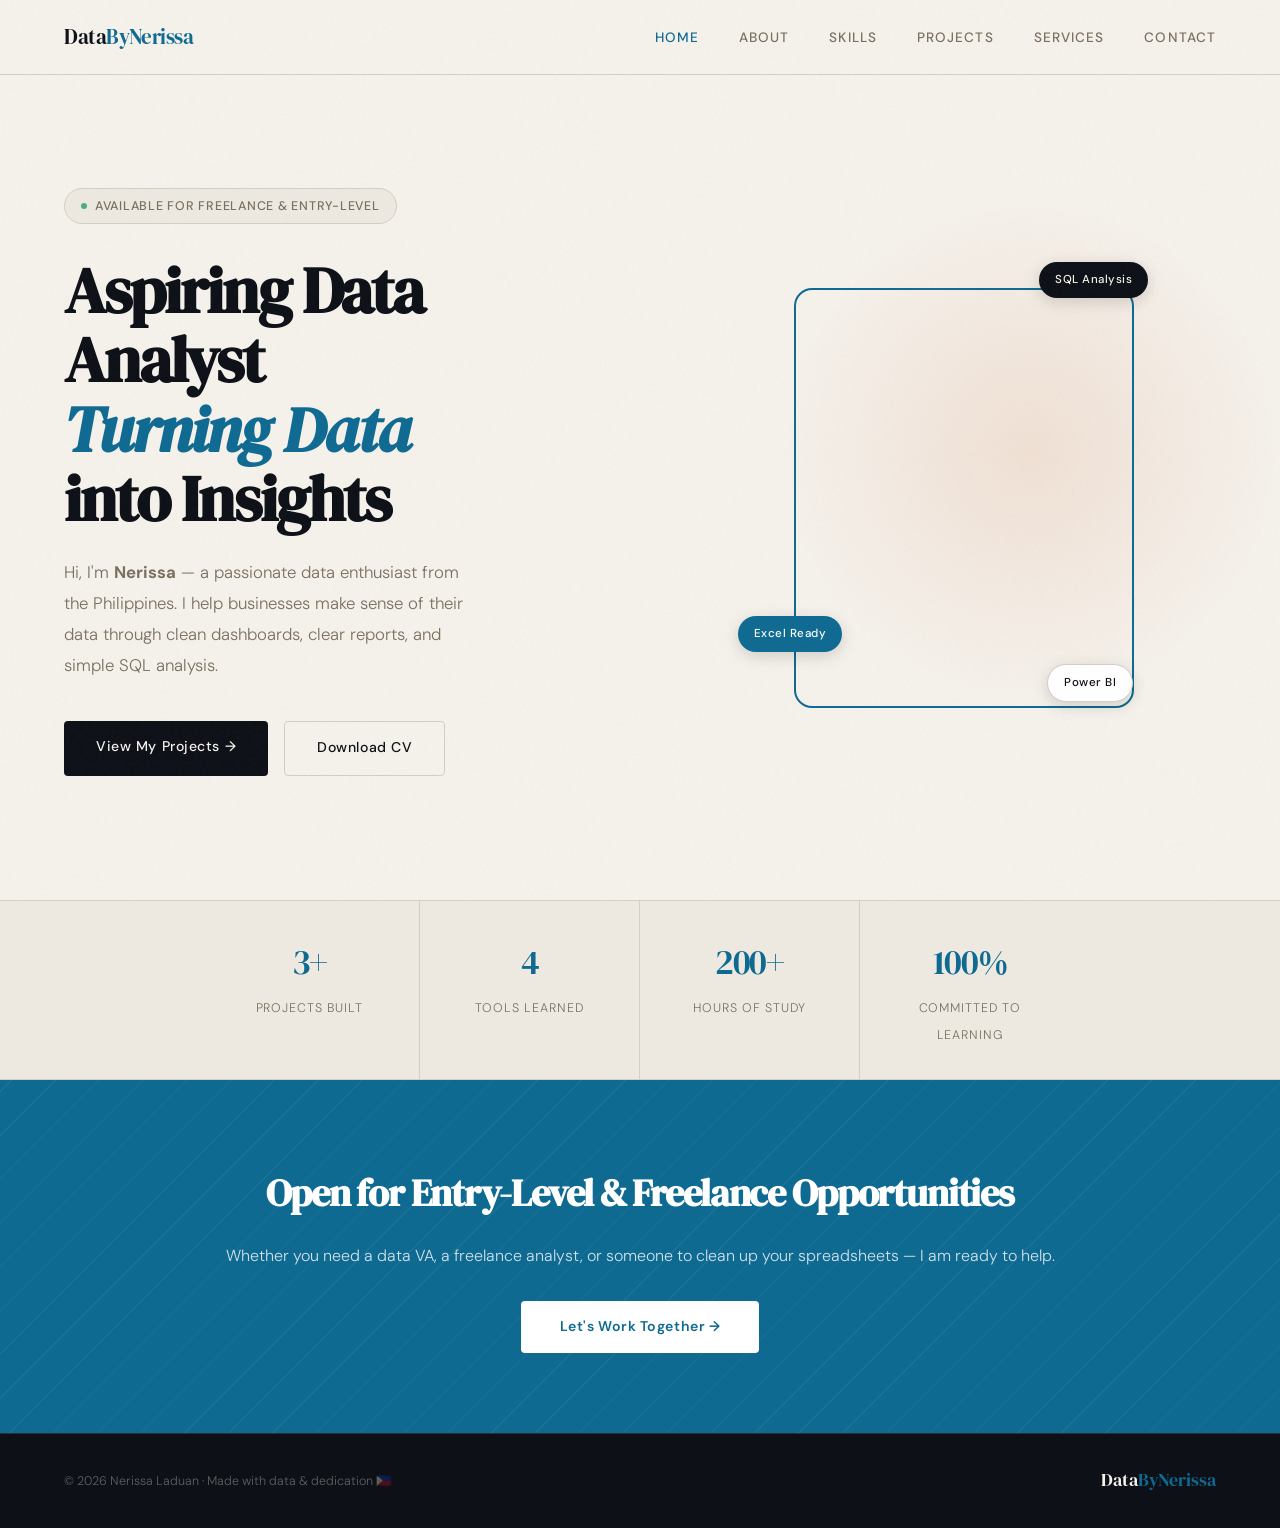
==== index.html @ 19ae6619 "Add files via upload" ====
<!DOCTYPE html>
<html lang="en">
<head>
  <meta charset="UTF-8">
  <meta name="viewport" content="width=device-width, initial-scale=1.0">
  <meta name="description" content="DataByNerissa — Aspiring Data Analyst. Building dashboards, cleaning data, and turning insights into action.">
  <meta name="theme-color" content="#0f6a92">
  <meta name="referrer" content="strict-origin-when-cross-origin">
  <meta http-equiv="X-UA-Compatible" content="ie=edge">

  <!-- ═══════════════════════════════════════════════════════
       PAGE TITLE — appears on the browser tab.
       Change "Juan dela Cruz" to your real name.
       ═══════════════════════════════════════════════════════ -->
  <title>DataByNerissa — Home</title>

  <!-- Shared styles for all pages -->
  <link rel="stylesheet" href="style.css">

  <style>
    /* ── HOME PAGE SPECIFIC STYLES ──────────────────────── */

    /* Full-screen hero section */
    .hero {
      min-height: 100vh;
      display: grid;
      grid-template-columns: 1fr 1fr;
      align-items: center;
      padding: 8rem 4rem 4rem;
      gap: 5rem;
      position: relative;
      overflow: hidden;
    }

    /* Soft glow behind the photo side */
    .hero::after {
      content: '';
      position: absolute;
      right: 0; top: 50%;
      transform: translateY(-50%);
      width: 500px; height: 500px;
      border-radius: 50%;
      background: radial-gradient(circle, rgba(200,98,42,0.12) 0%, transparent 70%);
      pointer-events: none;
    }

    /* Green "Available" dot badge */
    .hero-badge {
      display: inline-flex;
      align-items: center;
      gap: 0.5rem;
      background: var(--cream);
      border: 1px solid var(--border);
      border-radius: 100px;
      padding: 0.4rem 1rem;
      font-size: 0.78rem;
      color: var(--muted);
      font-weight: 500;
      letter-spacing: 0.06em;
      text-transform: uppercase;
      margin-bottom: 2rem;
      width: fit-content;
    }
    .hero-badge::before {
      content: '';
      width: 6px; height: 6px;
      border-radius: 50%;
      background: #4caf7d; /* green dot — remove if not available */
      animation: pulse 2s infinite;
    }
    @keyframes pulse {
      0%, 100% { opacity: 1; }
      50%       { opacity: 0.3; }
    }

    /* Main headline */
    .hero h1 {
      font-family: 'DM Serif Display', serif;
      font-size: clamp(2.6rem, 5vw, 4rem);
      line-height: 1.08;
      letter-spacing: -0.03em;
      color: var(--ink);
      margin-bottom: 1.5rem;
    }
    .hero h1 em { font-style: italic; color: var(--accent); }

    /* Short description text */
    .hero-sub {
      font-size: 1.05rem;
      color: var(--muted);
      max-width: 420px;
      margin-bottom: 2.5rem;
      line-height: 1.85;
    }

    /* Row of buttons */
    .btn-row {
      display: flex;
      gap: 1rem;
      flex-wrap: wrap;
    }

    /* ── PROFILE PHOTO SIDE ─────────────────────────────── */
    .hero-photo-side {
      display: flex;
      justify-content: center;
      align-items: center;
      position: relative;
      z-index: 1;
    }

    /* Decorative frame behind the photo */
    .photo-frame {
      position: relative;
      width: 340px;
      height: 420px;
    }

    /* The decorative orange border that sits behind */
    .photo-frame::before {
      content: '';
      position: absolute;
      top: 16px; left: 16px; right: -16px; bottom: -16px;
      border: 2px solid var(--accent);
      border-radius: 18px;
      z-index: 0;
    }

    /* ── YOUR PROFILE PHOTO ─────────────────────────────
       STEP 1: Save your photo in the same folder as this file.
               Recommended: name it "profile.jpg" or "profile.png"
               Best size: 400×500 pixels or similar portrait shape.

       STEP 2: Replace "images/profile.jpg" below with your photo filename.

       EXAMPLE: If your photo is named "juan-photo.jpg", change to:
                src="images/juan-photo.jpg"

       If you don't have a photo yet, the placeholder gradient will show.
       ──────────────────────────────────────────────────── */
    .profile-photo {
      width: 100%;
      height: 100%;
      border-radius: 14px;
      object-fit: cover;
      object-position: top center; /* shows your face, not feet */
      position: relative;
      z-index: 1;
      box-shadow: 0 24px 60px rgba(0,0,0,0.15);

      /* ↓ This is the placeholder that shows before you add your photo.
           Remove it once you have your real photo. */
      background: linear-gradient(160deg, #2d4060 0%, #1a2740 100%);
    }

    /* "No photo yet" message inside placeholder */
    .photo-placeholder {
      position: absolute;
      inset: 0;
      z-index: 2;
      display: flex;
      flex-direction: column;
      align-items: center;
      justify-content: center;
      gap: 0.5rem;
      border-radius: 14px;
      background: linear-gradient(160deg, #2d4060 0%, #1a2740 100%);
      color: rgba(255,255,255,0.7);
      font-size: 0.85rem;
      text-align: center;
      padding: 1rem;
      /* ↓ HIDE THIS DIV once you add your real photo by setting display:none */
    }
    .photo-placeholder .icon { font-size: 3rem; margin-bottom: 0.5rem; }
    .photo-placeholder p { font-size: 0.78rem; opacity: 0.6; }

    /* Floating skill badges that overlay the photo */
    .floating-tag {
      position: absolute;
      padding: 0.5rem 1rem;
      border-radius: 100px;
      font-size: 0.72rem;
      font-weight: 500;
      letter-spacing: 0.04em;
      white-space: nowrap;
      z-index: 3;
      box-shadow: 0 4px 16px rgba(0,0,0,0.15);
    }
    .tag-1 { /* Top right */
      background: var(--ink);
      color: var(--paper);
      top: -10px; right: -30px;
    }
    .tag-2 { /* Bottom left */
      background: var(--accent);
      color: var(--white);
      bottom: 40px; left: -40px;
    }
    .tag-3 { /* Bottom right */
      background: var(--white);
      color: var(--ink);
      border: 1px solid var(--border);
      bottom: -10px; right: -15px;
    }

    /* Gentle floating animation for the photo card */
    .photo-frame { animation: float 6s ease-in-out infinite; }
    @keyframes float {
      0%, 100% { transform: translateY(0); }
      50%       { transform: translateY(-10px); }
    }

    /* ── TRUST BAR / STATS ROW ──────────────────────────── */
    .stats-bar {
      background: var(--cream);
      border-top: 1px solid var(--border);
      border-bottom: 1px solid var(--border);
      display: flex;
      justify-content: center;
      gap: 0;
    }

    .stat-item {
      flex: 1;
      max-width: 220px;
      padding: 2rem 1.5rem;
      text-align: center;
      border-right: 1px solid var(--border);
    }
    .stat-item:last-child { border-right: none; }

    .stat-number {
      font-family: 'DM Serif Display', serif;
      font-size: 2.2rem;
      color: var(--accent);
      letter-spacing: -0.03em;
      display: block;
    }
    .stat-label {
      font-size: 0.78rem;
      color: var(--muted);
      text-transform: uppercase;
      letter-spacing: 0.08em;
    }

    /* Mobile */
    @media (max-width: 900px) {
      .hero {
        grid-template-columns: 1fr;
        padding: 7rem 1.5rem 3rem;
        gap: 3rem;
      }
      .hero-photo-side { order: -1; } /* photo above text on mobile */
      .photo-frame { width: 240px; height: 300px; }
      .tag-1, .tag-2, .tag-3 { display: none; } /* hide floating tags on mobile */
      .stats-bar { flex-wrap: wrap; }
      .stat-item { min-width: 50%; border-bottom: 1px solid var(--border); }
    }
  </style>
</head>
<body>

  <!-- ═══════════════════════════════════════════════════════
       NAVIGATION BAR
       ── HOW TO EDIT ──
       1. Change "Data" + "ByJuan" to your own brand name.
          The word inside <span> gets the orange color.
       2. Update the href links if you rename your HTML files.
       ═══════════════════════════════════════════════════════ -->
  <nav>
    <a href="index.html" class="nav-logo">
      Data<span>ByNerissa</span>
      <!-- ↑ CHANGE: Replace "Juan" with your name or brand -->
    </a>

    <!-- Mobile menu button -->
    <button class="nav-toggle" onclick="toggleNav()" aria-label="Toggle menu">
      <span></span><span></span><span></span>
    </button>

    <ul class="nav-links" id="navLinks">
      <li><a href="index.html" class="active">Home</a></li>
      <li><a href="about.html">About</a></li>
      <li><a href="skills.html">Skills</a></li>
      <li><a href="projects.html">Projects</a></li>
      <li><a href="services.html">Services</a></li>
      <li><a href="contact.html">Contact</a></li>
    </ul>
  </nav>

  <!-- ═══════════════════════════════════════════════════════
       HERO / HOME SECTION
       ═══════════════════════════════════════════════════════ -->
  <section class="hero">

    <!-- LEFT: Text content -->
    <div class="hero-content">

      <!-- ── AVAILABILITY BADGE ────────────────────────────
           Change this text to reflect your current status.
           Remove the whole <div class="hero-badge"> if not needed.
           ─────────────────────────────────────────────────── -->
      <div class="hero-badge">Available for Freelance &amp; Entry-Level</div>

      <!-- ── MAIN HEADLINE ─────────────────────────────────
           Edit this to be YOUR headline.
           The <em> tag makes text italic + orange.
           ─────────────────────────────────────────────────── -->
      <h1>
        Aspiring Data Analyst<br>
        <em>Turning Data</em><br>
        into Insights
      </h1>

      <!-- ── SHORT INTRO ───────────────────────────────────
           Replace "Juan" with your name.
           Keep it short — 2-3 sentences max.
           ─────────────────────────────────────────────────── -->
      <p class="hero-sub">
        Hi, I'm <strong>Nerissa</strong> — a passionate data enthusiast from the Philippines.
        I help businesses make sense of their data through clean dashboards,
        clear reports, and simple SQL analysis.
      </p>

      <!-- ── CALL TO ACTION BUTTONS ───────────────────────
           "View My Projects" → links to projects.html
           "Download CV"      → links to your PDF resume.
           Save your resume as "cv.pdf" in the same folder, then change href="cv.pdf"
           ─────────────────────────────────────────────────── -->
      <div class="btn-row">
        <a href="projects.html" class="btn-primary">View My Projects →</a>
        <a href="cv.pdf" class="btn-secondary" download>Download CV</a>
        <!-- ↑ CHANGE: Replace "cv.pdf" with your actual resume filename -->
      </div>

    </div><!-- end hero-content -->

    <!-- RIGHT: Profile photo -->
    <div class="hero-photo-side">
      <div class="photo-frame">

        <!-- ════════════════════════════════════════════════
             HOW TO ADD YOUR PROFILE PHOTO — STEP BY STEP

             STEP 1: Create a folder called "images" inside your portfolio folder.
                     Your folder structure should look like:
                     portfolio/
                       ├── images/
                       │     └── profile.jpg   ← your photo goes here
                       ├── index.html
                       ├── about.html
                       └── style.css

             STEP 2: Copy your photo into the "images" folder.
                     Rename it to "profile.jpg" (or profile.png).

             STEP 3: In the <img> tag below, make sure src="images/profile.jpg"
                     matches your actual filename.

             STEP 4: Hide the placeholder by finding the <div class="photo-placeholder">
                     and changing its style to: display: none;

             TIPS:
             - Best photo size: 400 × 500px portrait (head + shoulders)
             - Use a plain or blurred background for professional look
             - Smile! Friendly photos work well for freelance portfolios
             ════════════════════════════════════════════════ -->

        <!-- Your profile photo — change src to your image path -->
        <img
          class="profile-photo"
          src="images/profile.jpg"
          alt="Nerissa Laduan — Aspiring Data Analyst"
          onerror="this.style.display='none'; document.getElementById('photo-placeholder').style.display='flex';"
        >
        <!-- ↑ CHANGE: Replace "images/profile.jpg" with your actual photo path
               Also change the alt text to your real name -->

        <!-- Placeholder shown when photo is missing — HIDE when you have a photo -->
        

        <!-- Floating skill tags around the photo -->
        <!-- ↓ CHANGE these tags to match your tools -->
        <div class="floating-tag tag-1">SQL Analysis</div>
        <div class="floating-tag tag-2">Excel Ready</div>
        <div class="floating-tag tag-3">Power BI</div>

      </div><!-- end photo-frame -->
    </div><!-- end hero-photo-side -->

  </section><!-- end hero -->

  <!-- ═══════════════════════════════════════════════════════
       STATS / TRUST BAR
       ── HOW TO EDIT ──
       Change the numbers and labels to match your own stats.
       If you don't have real numbers yet, use goals or learning hours.
       Example: "200+ Hours of Study", "3 Projects Built", etc.
       ═══════════════════════════════════════════════════════ -->
  <div class="stats-bar">
    <div class="stat-item reveal">
      <span class="stat-number">3+</span>
      <!-- ↑ CHANGE: Update with your actual number of projects -->
      <span class="stat-label">Projects Built</span>
    </div>
    <div class="stat-item reveal" style="transition-delay:0.1s">
      <span class="stat-number">4</span>
      <!-- ↑ CHANGE: Number of tools/skills you know -->
      <span class="stat-label">Tools Learned</span>
    </div>
    <div class="stat-item reveal" style="transition-delay:0.2s">
      <span class="stat-number">200+</span>
      <!-- ↑ CHANGE: Hours you've spent studying data analytics -->
      <span class="stat-label">Hours of Study</span>
    </div>
    <div class="stat-item reveal" style="transition-delay:0.3s">
      <span class="stat-number">100%</span>
      <span class="stat-label">Committed to Learning</span>
    </div>
  </div>

  <!-- ═══════════════════════════════════════════════════════
       CTA BANNER — "Open for Work" strip
       ── HOW TO EDIT ──
       Change the heading and paragraph to update your message.
       ═══════════════════════════════════════════════════════ -->
  <div class="cta-banner">
    <h2>Open for Entry-Level &amp; Freelance Opportunities</h2>
    <p>Whether you need a data VA, a freelance analyst, or someone to clean up your spreadsheets — I am ready to help.</p>
    <a href="contact.html" class="btn-white">Let's Work Together →</a>
  </div>

  <!-- ═══════════════════════════════════════════════════════
       FOOTER
       ── HOW TO EDIT ──
       Change "Juan dela Cruz" to your name.
       Change "DataByJuan" logo to match your nav logo.
       Update the year if needed.
       ═══════════════════════════════════════════════════════ -->
  <footer>
    <p>© 2026 Nerissa Laduan · Made with data &amp; dedication 🇵🇭</p>
    <!-- ↑ CHANGE: Replace "Juan dela Cruz" with your full name -->
    <a href="index.html">Data<span>ByNerissa</span></a>
    <!-- ↑ CHANGE: Match your nav logo name -->
  </footer>

  <!-- ═══════════════════════════════════════════════════════
       JAVASCRIPT — scroll reveal + mobile nav toggle
       No changes needed here.
       ═══════════════════════════════════════════════════════ -->
  <script>
    // Mobile nav toggle
    function toggleNav() {
      document.getElementById('navLinks').classList.toggle('open');
    }

    // Scroll reveal — animates elements as you scroll down
    const observer = new IntersectionObserver((entries) => {
      entries.forEach(e => {
        if (e.isIntersecting) {
          e.target.classList.add('visible');
          observer.unobserve(e.target);
        }
      });
    }, { threshold: 0.12 });

    document.querySelectorAll('.reveal').forEach(el => observer.observe(el));
  </script>

</body>
</html>
---- style.css ----
/* ============================================================
   GLOBAL STYLESHEET — style.css
   Used by ALL pages. Edit colors, fonts, and layout here.
   ============================================================ */

/* ── GOOGLE FONTS ──────────────────────────────────────────
   To change fonts, replace the @import URL below.
   Current fonts:
     - DM Serif Display → headings (elegant, editorial)
     - DM Sans          → body text (clean, readable)
   Find alternatives at: https://fonts.google.com
   ────────────────────────────────────────────────────────── */
@import url('https://fonts.googleapis.com/css2?family=DM+Serif+Display:ital@0;1&family=DM+Sans:ital,opsz,wght@0,9..40,300;0,9..40,400;0,9..40,500;0,9..40,600;1,9..40,300&display=swap');

/* ── COLOR PALETTE ─────────────────────────────────────────
   Change colors here and they update across the whole site.
   --ink       → main text color (very dark)
   --paper     → page background (warm off-white)
   --cream     → subtle section background
   --accent    → your brand color (burnt orange)
   --accent-light → lighter version of brand color
   --muted     → grey text for descriptions
   --border    → lines and card borders
   --white     → pure white for cards
   ────────────────────────────────────────────────────────── */
:root {
  --ink:          #0d1117;
  --paper:        #f5f1eb;
  --cream:        #ede9e1;
  --accent:       #0f6a92; /* ← CHANGE THIS to update your brand color everywhere */
  --accent-light: #4d2aeb;
  --muted:        #7a7060;
  --border:       #d4cec4;
  --white:        #ffffff;
  --card:         #faf8f4;
  --dark-bg:      #0d1117;
  --dark-border:  rgba(245,241,235,0.12);
  --dark-text:    rgba(245,241,235,0.7);
}

/* ── RESET & BASE ──────────────────────────────────────────
   Do not change these unless you know what you're doing.
   ────────────────────────────────────────────────────────── */
*, *::before, *::after {
  box-sizing: border-box;
  margin: 0;
  padding: 0;
}

html {
  scroll-behavior: smooth;
}

body {
  background: var(--paper);
  color: var(--ink);
  font-family: 'DM Sans', sans-serif;
  font-weight: 300;
  line-height: 1.7;
  overflow-x: hidden;
}

/* Subtle paper texture overlay — remove if you don't like it */
body::before {
  content: '';
  position: fixed;
  inset: 0;
  background-image: url("data:image/svg+xml,%3Csvg viewBox='0 0 256 256' xmlns='http://www.w3.org/2000/svg'%3E%3Cfilter id='noise'%3E%3CfeTurbulence type='fractalNoise' baseFrequency='0.9' numOctaves='4' stitchTiles='stitch'/%3E%3C/filter%3E%3Crect width='100%25' height='100%25' filter='url(%23noise)' opacity='0.04'/%3E%3C/svg%3E");
  pointer-events: none;
  z-index: 9999;
  opacity: 0.6;
}

/* ── NAVIGATION BAR ────────────────────────────────────────
   The top nav shared across all pages.
   ────────────────────────────────────────────────────────── */
nav {
  position: fixed;
  top: 0; left: 0; right: 0;
  z-index: 500;
  display: flex;
  justify-content: space-between;
  align-items: center;
  padding: 1.2rem 4rem;
  background: rgba(245,241,235,0.92);
  backdrop-filter: blur(14px);
  border-bottom: 1px solid var(--border);
}

/* ── LOGO ─────────────────────────────────────────────
   Change "Data" and "Juan" below in each HTML file.
   The <span> part gets the accent color automatically.
   ───────────────────────────────────────────────────── */
.nav-logo {
  font-family: 'DM Serif Display', serif;
  font-size: 1.3rem;
  color: var(--ink);
  text-decoration: none;
  letter-spacing: -0.02em;
}
.nav-logo span { color: var(--accent); }

/* Navigation links list */
.nav-links {
  display: flex;
  gap: 2.5rem;
  list-style: none;
}

.nav-links a {
  text-decoration: none;
  color: var(--muted);
  font-size: 0.85rem;
  font-weight: 500;
  letter-spacing: 0.08em;
  text-transform: uppercase;
  transition: color 0.2s;
}

.nav-links a:hover,
.nav-links a.active { color: var(--accent); }

/* Mobile hamburger menu button */
.nav-toggle {
  display: none;
  background: none;
  border: none;
  cursor: pointer;
  padding: 4px;
  flex-direction: column;
  gap: 5px;
}

.nav-toggle span {
  display: block;
  width: 24px;
  height: 2px;
  background: var(--ink);
  border-radius: 2px;
  transition: all 0.3s;
}

/* ── SECTION LAYOUT ────────────────────────────────────────
   Standard spacing for every section.
   ────────────────────────────────────────────────────────── */
section, .page-section {
  padding: 6rem 4rem;
}

/* Tiny uppercase label above titles */
.section-label {
  font-size: 0.72rem;
  font-weight: 500;
  color: var(--accent);
  letter-spacing: 0.14em;
  text-transform: uppercase;
  margin-bottom: 0.8rem;
  display: block;
}

/* Main section heading */
.section-title {
  font-family: 'DM Serif Display', serif;
  font-size: clamp(2rem, 3.5vw, 2.8rem);
  letter-spacing: -0.03em;
  line-height: 1.15;
  margin-bottom: 1rem;
  color: var(--ink);
}

/* Subtitle / intro text under heading */
.section-intro {
  color: var(--muted);
  max-width: 520px;
  font-size: 1rem;
  margin-bottom: 3.5rem;
  line-height: 1.8;
}

/* ── BUTTONS ───────────────────────────────────────────────
   Reusable button styles.
   ────────────────────────────────────────────────────────── */
.btn-primary {
  background: var(--ink);
  color: var(--paper);
  padding: 0.9rem 2rem;
  border: none;
  border-radius: 4px;
  font-family: 'DM Sans', sans-serif;
  font-size: 0.88rem;
  font-weight: 500;
  letter-spacing: 0.04em;
  cursor: pointer;
  text-decoration: none;
  display: inline-block;
  transition: background 0.2s, transform 0.15s;
}
.btn-primary:hover { background: var(--accent); transform: translateY(-1px); }

.btn-secondary {
  background: transparent;
  color: var(--ink);
  padding: 0.9rem 2rem;
  border: 1.5px solid var(--border);
  border-radius: 4px;
  font-family: 'DM Sans', sans-serif;
  font-size: 0.88rem;
  font-weight: 500;
  letter-spacing: 0.04em;
  cursor: pointer;
  text-decoration: none;
  display: inline-block;
  transition: border-color 0.2s, color 0.2s;
}
.btn-secondary:hover { border-color: var(--accent); color: var(--accent); }

.btn-white {
  background: var(--white);
  color: var(--accent);
  padding: 0.9rem 2.4rem;
  border: none;
  border-radius: 4px;
  font-family: 'DM Sans', sans-serif;
  font-size: 0.88rem;
  font-weight: 600;
  letter-spacing: 0.04em;
  cursor: pointer;
  text-decoration: none;
  display: inline-block;
  transition: transform 0.15s, box-shadow 0.15s;
}
.btn-white:hover { transform: translateY(-2px); box-shadow: 0 8px 24px rgba(0,0,0,0.15); }

/* ── SCROLL REVEAL ANIMATION ──────────────────────────────
   Elements with class "reveal" fade in when scrolled to.
   Handled by the JS in each page's <script> tag.
   ────────────────────────────────────────────────────────── */
.reveal {
  opacity: 0;
  transform: translateY(24px);
  transition: opacity 0.6s ease, transform 0.6s ease;
}
.reveal.visible {
  opacity: 1;
  transform: translateY(0);
}

/* ── FOOTER ────────────────────────────────────────────────
   Shared footer at the bottom of every page.
   ────────────────────────────────────────────────────────── */
footer {
  background: var(--dark-bg);
  border-top: 1px solid var(--dark-border);
  padding: 2rem 4rem;
  display: flex;
  justify-content: space-between;
  align-items: center;
  flex-wrap: wrap;
  gap: 1rem;
}

footer p {
  font-size: 0.78rem;
  color: rgba(245,241,235,0.35);
}

footer a {
  font-family: 'DM Serif Display', serif;
  font-size: 1.1rem;
  color: var(--paper);
  text-decoration: none;
}
footer a span { color: var(--accent); }

/* ── CTA BANNER ────────────────────────────────────────────
   The orange "Open for Work" strip used across pages.
   ────────────────────────────────────────────────────────── */
.cta-banner {
  background: var(--accent);
  padding: 5rem 4rem;
  text-align: center;
  position: relative;
  overflow: hidden;
}
.cta-banner::before {
  content: '';
  position: absolute;
  inset: 0;
  background: repeating-linear-gradient(
    -45deg,
    transparent, transparent 30px,
    rgba(255,255,255,0.05) 30px,
    rgba(255,255,255,0.05) 31px
  );
  pointer-events: none;
}
.cta-banner h2 {
  font-family: 'DM Serif Display', serif;
  font-size: clamp(1.8rem, 3vw, 2.8rem);
  color: var(--white);
  letter-spacing: -0.03em;
  margin-bottom: 1rem;
  position: relative;
}
.cta-banner p {
  color: rgba(255,255,255,0.8);
  font-size: 1rem;
  margin-bottom: 2rem;
  position: relative;
}

/* ── MOBILE RESPONSIVE ─────────────────────────────────────
   Adjustments for small screens (phones & tablets).
   ────────────────────────────────────────────────────────── */
@media (max-width: 900px) {
  nav { padding: 1rem 1.5rem; }

  /* Show hamburger on mobile */
  .nav-toggle { display: flex; }

  /* Hide nav links by default on mobile */
  .nav-links {
    display: none;
    position: absolute;
    top: 100%;
    left: 0; right: 0;
    background: rgba(245,241,235,0.98);
    border-bottom: 1px solid var(--border);
    padding: 1.5rem;
    flex-direction: column;
    gap: 1.2rem;
    backdrop-filter: blur(14px);
  }
  .nav-links.open { display: flex; }

  section, .page-section { padding: 4rem 1.5rem; }
  .cta-banner { padding: 3.5rem 1.5rem; }
  footer { flex-direction: column; text-align: center; padding: 1.5rem; }
}
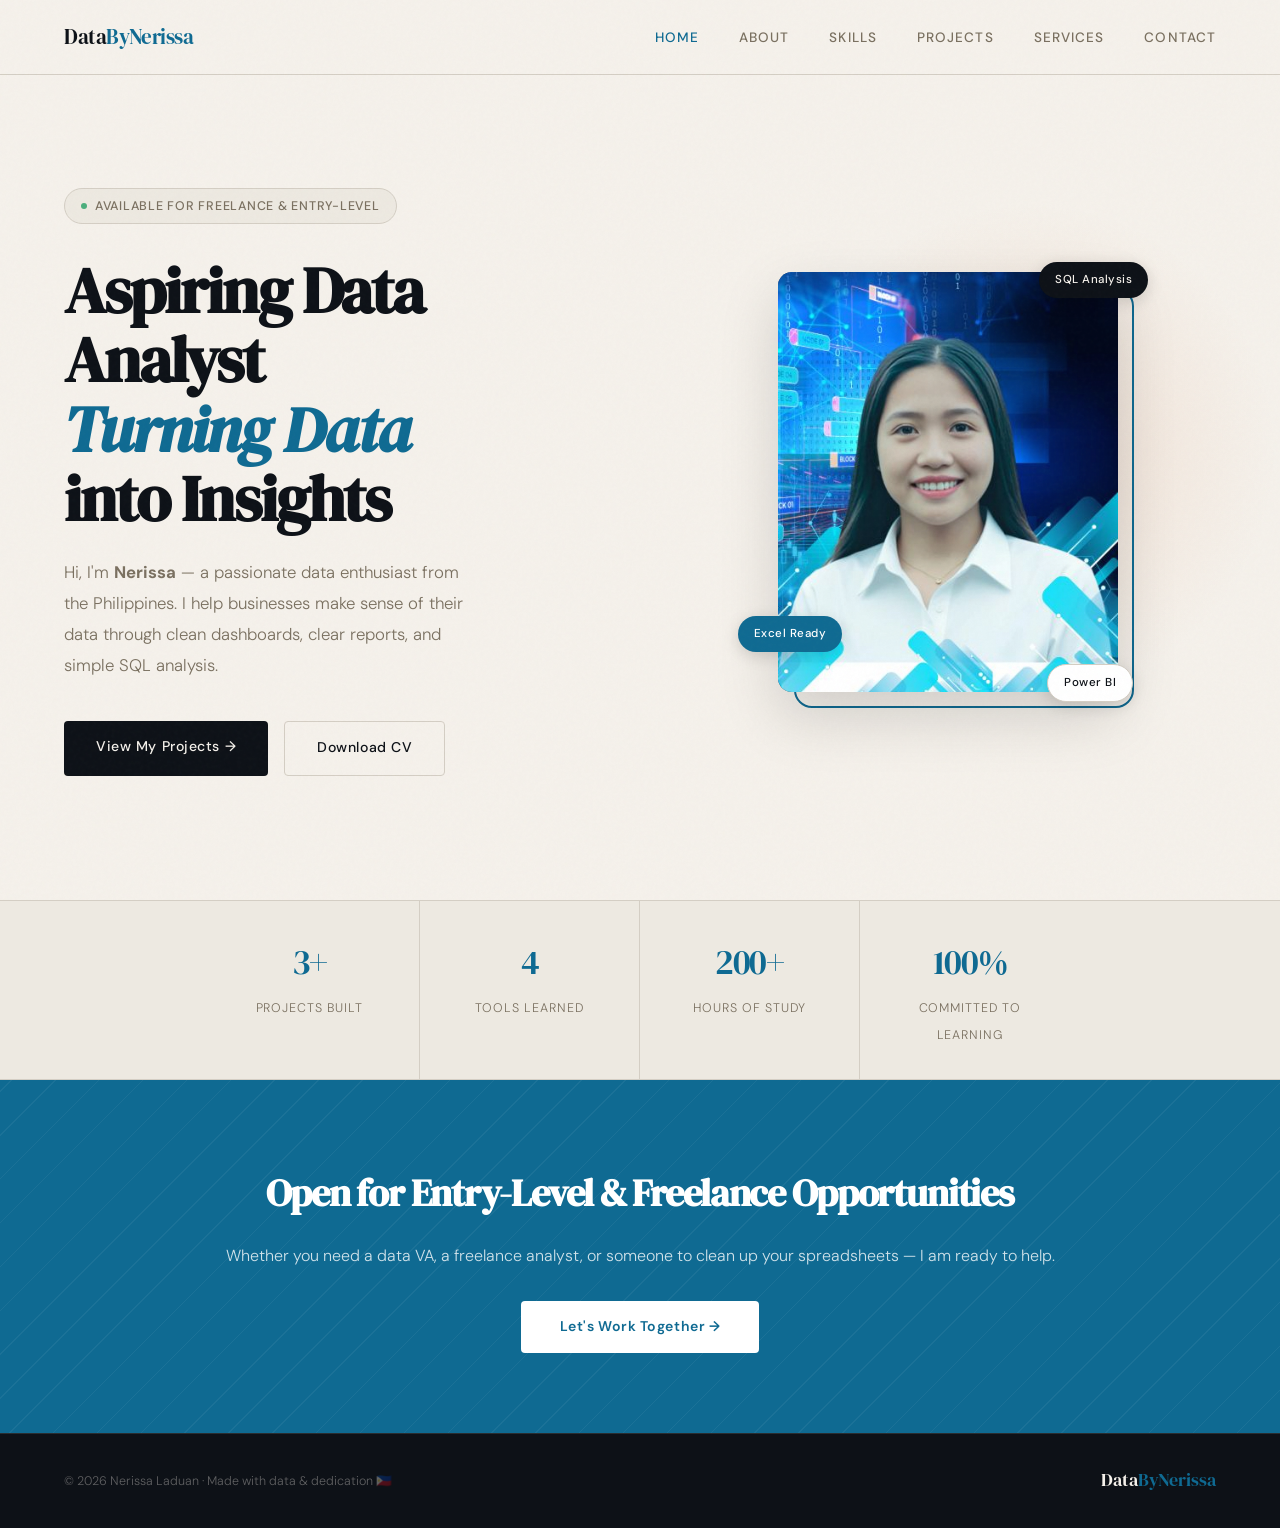
==== commit 2b15a4a8: "Change CV file name to 'CV.pdf' in index.html" ====
--- a/index.html
+++ b/index.html
@@ -329,7 +329,7 @@
            ─────────────────────────────────────────────────── -->
       <div class="btn-row">
         <a href="projects.html" class="btn-primary">View My Projects →</a>
-        <a href="cv.pdf" class="btn-secondary" download>Download CV</a>
+        <a href="CV.pdf" class="btn-secondary" download>Download CV</a>
         <!-- ↑ CHANGE: Replace "cv.pdf" with your actual resume filename -->
       </div>
 
